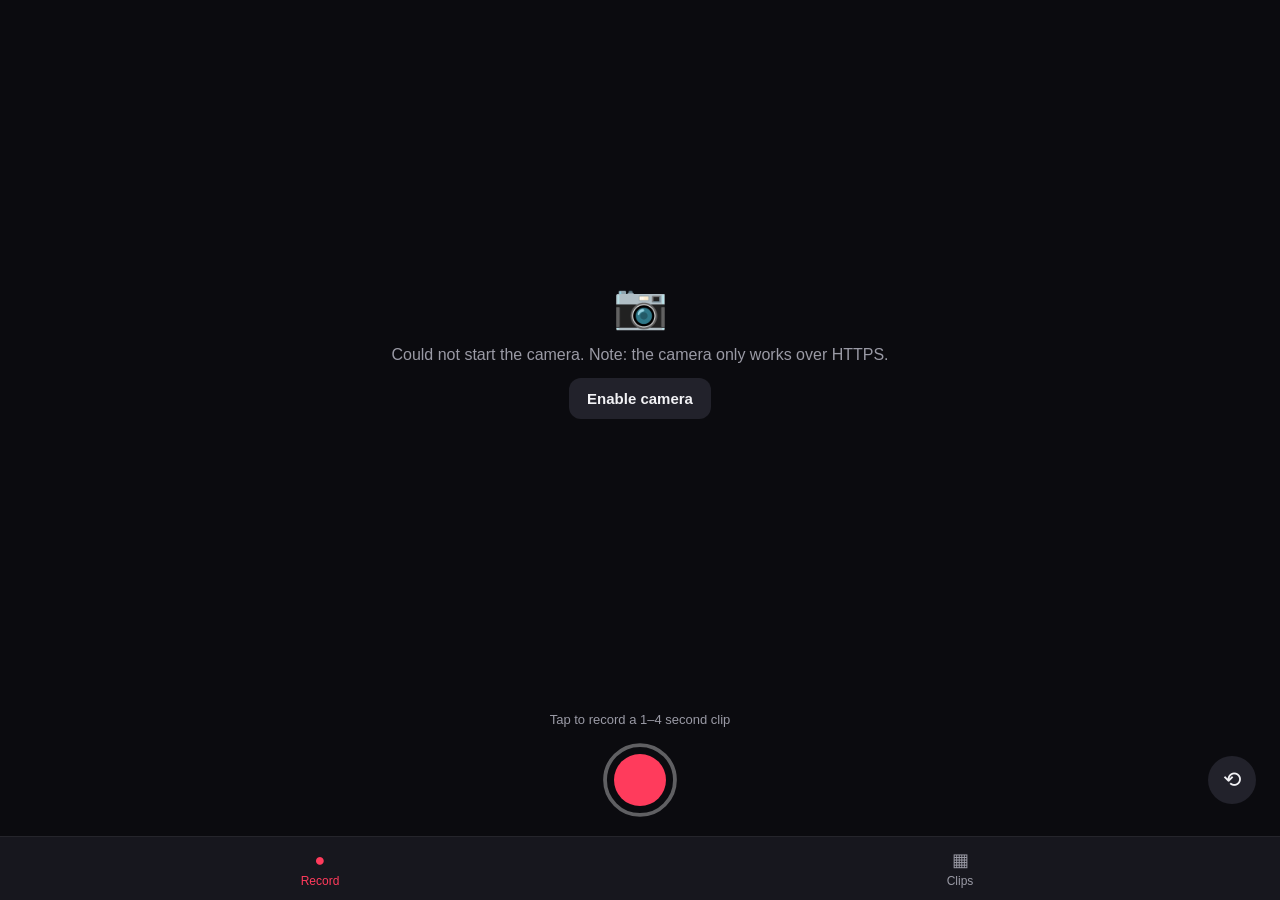
==== index.html @ 5b8deb79 "Add mobile vlogging PWA: 1-4s timestamped clips with stitching - Record screen: tap to record, 1s mi" ====
<!DOCTYPE html>
<html lang="en">
<head>
  <meta charset="UTF-8">
  <meta name="viewport" content="width=device-width, initial-scale=1.0, maximum-scale=1.0, user-scalable=no, viewport-fit=cover">
  <meta name="theme-color" content="#0b0b0f">
  <meta name="apple-mobile-web-app-capable" content="yes">
  <meta name="apple-mobile-web-app-status-bar-style" content="black-translucent">
  <meta name="apple-mobile-web-app-title" content="Vlog">
  <title>Vlog</title>
  <link rel="manifest" href="./manifest.webmanifest">
  <link rel="apple-touch-icon" href="./icons/icon-192.png">
  <link rel="icon" type="image/png" href="./icons/icon-192.png">
  <link rel="stylesheet" href="./css/style.css">
</head>
<body>

  <!-- ============ RECORD SCREEN ============ -->
  <section id="screen-record" class="screen active">
    <div class="camera-wrap">
      <video id="preview" autoplay playsinline muted></video>
      <div id="live-timestamp" class="live-timestamp">--:--</div>
      <div id="camera-error" class="camera-error hidden">
        <p>📷</p>
        <p id="camera-error-msg">Camera access is needed to record clips.</p>
        <button id="btn-retry-camera" class="btn">Enable camera</button>
      </div>
      <div id="rec-indicator" class="rec-indicator hidden"><span class="rec-dot"></span><span id="rec-time">0.0s</span></div>
    </div>

    <div class="record-controls">
      <div class="controls-hint" id="record-hint">Tap to record a 1–4 second clip</div>
      <div class="controls-row">
        <div class="control-side"></div>
        <button id="btn-record" class="record-btn" aria-label="Record">
          <svg class="progress-ring" viewBox="0 0 100 100">
            <circle class="progress-ring-track" cx="50" cy="50" r="46"/>
            <circle id="progress-ring-fill" class="progress-ring-fill" cx="50" cy="50" r="46"/>
          </svg>
          <span id="record-btn-core" class="record-btn-core"></span>
        </button>
        <div class="control-side">
          <button id="btn-flip" class="icon-btn" aria-label="Flip camera">⟲</button>
        </div>
      </div>
    </div>
  </section>

  <!-- ============ CLIPS SCREEN ============ -->
  <section id="screen-clips" class="screen">
    <header class="clips-header">
      <h1>My clips</h1>
      <span id="clip-count" class="clip-count"></span>
    </header>

    <div id="clip-grid" class="clip-grid"></div>

    <div id="clips-empty" class="clips-empty hidden">
      <p>🎬</p>
      <p>No clips yet.<br>Record your first 1–4 second moment!</p>
    </div>

    <div class="stitch-bar">
      <button id="btn-stitch" class="btn btn-primary" disabled>✨ Stitch all into one video</button>
    </div>
  </section>

  <!-- ============ BOTTOM NAV ============ -->
  <nav class="bottom-nav">
    <button data-screen="screen-record" class="nav-btn active"><span class="nav-icon">●</span>Record</button>
    <button data-screen="screen-clips" class="nav-btn"><span class="nav-icon">▦</span>Clips</button>
  </nav>

  <!-- ============ PLAYER MODAL ============ -->
  <div id="player-modal" class="modal hidden">
    <div class="modal-body">
      <video id="player-video" playsinline controls></video>
      <div class="modal-actions">
        <button id="btn-delete-clip" class="btn btn-danger">Delete</button>
        <button id="btn-close-player" class="btn">Close</button>
      </div>
    </div>
  </div>

  <!-- ============ STITCH MODAL ============ -->
  <div id="stitch-modal" class="modal hidden">
    <div class="modal-body">
      <div id="stitch-progress-wrap">
        <h2>Stitching your vlog…</h2>
        <p class="stitch-note">Keep this screen open — your clips are being combined.</p>
        <div class="progress-bar"><div id="stitch-progress" class="progress-bar-fill"></div></div>
        <p id="stitch-status" class="stitch-status">Preparing…</p>
        <button id="btn-cancel-stitch" class="btn">Cancel</button>
      </div>
      <div id="stitch-result-wrap" class="hidden">
        <h2>Your vlog is ready! 🎉</h2>
        <video id="stitch-video" playsinline controls></video>
        <div class="modal-actions">
          <button id="btn-share-stitch" class="btn btn-primary">Share</button>
          <a id="btn-download-stitch" class="btn" download>Save</a>
          <button id="btn-close-stitch" class="btn">Close</button>
        </div>
      </div>
    </div>
  </div>

  <div id="toast" class="toast hidden"></div>

  <script type="module" src="./js/app.js"></script>
</body>
</html>
---- css/style.css ----
:root {
  --bg: #0b0b0f;
  --surface: #17171e;
  --surface-2: #22222b;
  --text: #f2f2f5;
  --text-dim: #9a9aa5;
  --accent: #ff3b5c;
  --accent-soft: rgba(255, 59, 92, 0.15);
  --nav-height: 64px;
  --safe-bottom: env(safe-area-inset-bottom, 0px);
  --safe-top: env(safe-area-inset-top, 0px);
}

* { margin: 0; padding: 0; box-sizing: border-box; -webkit-tap-highlight-color: transparent; }

html, body {
  height: 100%;
  overflow: hidden;
  background: var(--bg);
  color: var(--text);
  font-family: -apple-system, BlinkMacSystemFont, "Segoe UI", Roboto, Helvetica, Arial, sans-serif;
  overscroll-behavior: none;
}

.hidden { display: none !important; }

/* ============ Screens ============ */
.screen {
  position: fixed;
  inset: 0;
  bottom: calc(var(--nav-height) + var(--safe-bottom));
  display: none;
  flex-direction: column;
}
.screen.active { display: flex; }

/* ============ Record screen ============ */
.camera-wrap {
  position: relative;
  flex: 1;
  overflow: hidden;
  background: #000;
}

#preview {
  position: absolute;
  inset: 0;
  width: 100%;
  height: 100%;
  object-fit: cover;
}
#preview.mirrored { transform: scaleX(-1); }

.live-timestamp {
  position: absolute;
  top: 50%;
  left: 50%;
  transform: translate(-50%, -50%);
  color: rgba(255, 255, 255, 0.95);
  font-size: 15px;
  font-weight: 500;
  font-variant-numeric: tabular-nums;
  letter-spacing: 0.06em;
  text-shadow: 0 0 8px rgba(0, 0, 0, 0.6);
  pointer-events: none;
  z-index: 2;
}

.camera-error {
  position: absolute;
  inset: 0;
  display: flex;
  flex-direction: column;
  align-items: center;
  justify-content: center;
  gap: 14px;
  padding: 24px;
  text-align: center;
  color: var(--text-dim);
  background: var(--bg);
  z-index: 3;
}
.camera-error p:first-child { font-size: 44px; }

.rec-indicator {
  position: absolute;
  top: calc(14px + var(--safe-top));
  left: 14px;
  display: flex;
  align-items: center;
  gap: 8px;
  padding: 6px 12px;
  border-radius: 999px;
  background: rgba(0, 0, 0, 0.55);
  font-size: 13px;
  font-variant-numeric: tabular-nums;
  z-index: 2;
}
.rec-dot {
  width: 9px;
  height: 9px;
  border-radius: 50%;
  background: var(--accent);
  animation: pulse 1s infinite;
}
@keyframes pulse { 50% { opacity: 0.35; } }

.record-controls {
  padding: 14px 20px 18px;
  background: var(--bg);
}
.controls-hint {
  text-align: center;
  font-size: 13px;
  color: var(--text-dim);
  margin-bottom: 12px;
  min-height: 18px;
}
.controls-row {
  display: flex;
  align-items: center;
  justify-content: space-between;
}
.control-side {
  width: 56px;
  display: flex;
  justify-content: center;
}

.record-btn {
  position: relative;
  width: 76px;
  height: 76px;
  border: none;
  background: transparent;
  cursor: pointer;
}
.progress-ring {
  position: absolute;
  inset: 0;
  width: 100%;
  height: 100%;
  transform: rotate(-90deg);
}
.progress-ring-track {
  fill: none;
  stroke: rgba(255, 255, 255, 0.35);
  stroke-width: 5;
}
.progress-ring-fill {
  fill: none;
  stroke: var(--accent);
  stroke-width: 5;
  stroke-linecap: round;
  stroke-dasharray: 289;
  stroke-dashoffset: 289;
}
.record-btn-core {
  position: absolute;
  inset: 12px;
  border-radius: 50%;
  background: var(--accent);
  transition: border-radius 0.2s, inset 0.2s;
}
.record-btn.recording .record-btn-core {
  inset: 24px;
  border-radius: 6px;
}

.icon-btn {
  width: 48px;
  height: 48px;
  border-radius: 50%;
  border: none;
  background: var(--surface-2);
  color: var(--text);
  font-size: 22px;
  cursor: pointer;
}
.icon-btn:active { background: var(--surface); }

/* ============ Clips screen ============ */
.clips-header {
  display: flex;
  align-items: baseline;
  gap: 10px;
  padding: calc(18px + var(--safe-top)) 18px 12px;
}
.clips-header h1 { font-size: 22px; }
.clip-count { color: var(--text-dim); font-size: 14px; }

.clip-grid {
  flex: 1;
  overflow-y: auto;
  -webkit-overflow-scrolling: touch;
  display: grid;
  grid-template-columns: repeat(3, 1fr);
  gap: 4px;
  padding: 0 4px 12px;
  align-content: start;
}

.clip-tile {
  position: relative;
  aspect-ratio: 3 / 4;
  border: none;
  border-radius: 8px;
  overflow: hidden;
  background: var(--surface);
  cursor: pointer;
  padding: 0;
}
.clip-tile img {
  width: 100%;
  height: 100%;
  object-fit: cover;
  display: block;
}
.clip-tile .clip-meta {
  position: absolute;
  left: 0;
  right: 0;
  bottom: 0;
  padding: 14px 7px 5px;
  display: flex;
  justify-content: space-between;
  font-size: 11px;
  color: #fff;
  background: linear-gradient(transparent, rgba(0, 0, 0, 0.65));
  font-variant-numeric: tabular-nums;
}

.clips-empty {
  flex: 1;
  display: flex;
  flex-direction: column;
  align-items: center;
  justify-content: center;
  gap: 10px;
  text-align: center;
  color: var(--text-dim);
  line-height: 1.5;
}
.clips-empty p:first-child { font-size: 44px; }

.stitch-bar {
  padding: 12px 18px 14px;
  background: var(--bg);
}

/* ============ Bottom nav ============ */
.bottom-nav {
  position: fixed;
  left: 0;
  right: 0;
  bottom: 0;
  height: calc(var(--nav-height) + var(--safe-bottom));
  padding-bottom: var(--safe-bottom);
  display: flex;
  background: var(--surface);
  border-top: 1px solid rgba(255, 255, 255, 0.06);
  z-index: 10;
}
.nav-btn {
  flex: 1;
  border: none;
  background: transparent;
  color: var(--text-dim);
  font-size: 12px;
  display: flex;
  flex-direction: column;
  align-items: center;
  justify-content: center;
  gap: 3px;
  cursor: pointer;
}
.nav-btn .nav-icon { font-size: 18px; }
.nav-btn.active { color: var(--accent); }

/* ============ Buttons ============ */
.btn {
  display: inline-flex;
  align-items: center;
  justify-content: center;
  padding: 12px 18px;
  border: none;
  border-radius: 12px;
  background: var(--surface-2);
  color: var(--text);
  font-size: 15px;
  font-weight: 600;
  cursor: pointer;
  text-decoration: none;
}
.btn:disabled { opacity: 0.4; cursor: default; }
.btn-primary { background: var(--accent); color: #fff; width: 100%; }
.btn-danger { background: #3a1520; color: #ff8095; }

/* ============ Modals ============ */
.modal {
  position: fixed;
  inset: 0;
  background: rgba(0, 0, 0, 0.82);
  display: flex;
  align-items: center;
  justify-content: center;
  padding: 18px;
  z-index: 100;
}
.modal-body {
  width: 100%;
  max-width: 460px;
  max-height: 92vh;
  overflow-y: auto;
  background: var(--surface);
  border-radius: 18px;
  padding: 18px;
  display: flex;
  flex-direction: column;
  gap: 14px;
}
.modal-body h2 { font-size: 18px; }
.modal-body video {
  width: 100%;
  max-height: 55vh;
  border-radius: 12px;
  background: #000;
}
.modal-actions {
  display: flex;
  gap: 10px;
}
.modal-actions .btn { flex: 1; }

#stitch-progress-wrap {
  display: flex;
  flex-direction: column;
  gap: 14px;
}
.stitch-note { color: var(--text-dim); font-size: 13px; }
.progress-bar {
  height: 8px;
  border-radius: 999px;
  background: var(--surface-2);
  overflow: hidden;
}
.progress-bar-fill {
  height: 100%;
  width: 0%;
  border-radius: 999px;
  background: var(--accent);
  transition: width 0.25s linear;
}
.stitch-status { color: var(--text-dim); font-size: 13px; font-variant-numeric: tabular-nums; }
#stitch-result-wrap { display: flex; flex-direction: column; gap: 14px; }

/* ============ Toast ============ */
.toast {
  position: fixed;
  bottom: calc(var(--nav-height) + var(--safe-bottom) + 16px);
  left: 50%;
  transform: translateX(-50%);
  padding: 10px 18px;
  border-radius: 999px;
  background: var(--surface-2);
  color: var(--text);
  font-size: 14px;
  z-index: 200;
  white-space: nowrap;
  box-shadow: 0 4px 18px rgba(0, 0, 0, 0.4);
}
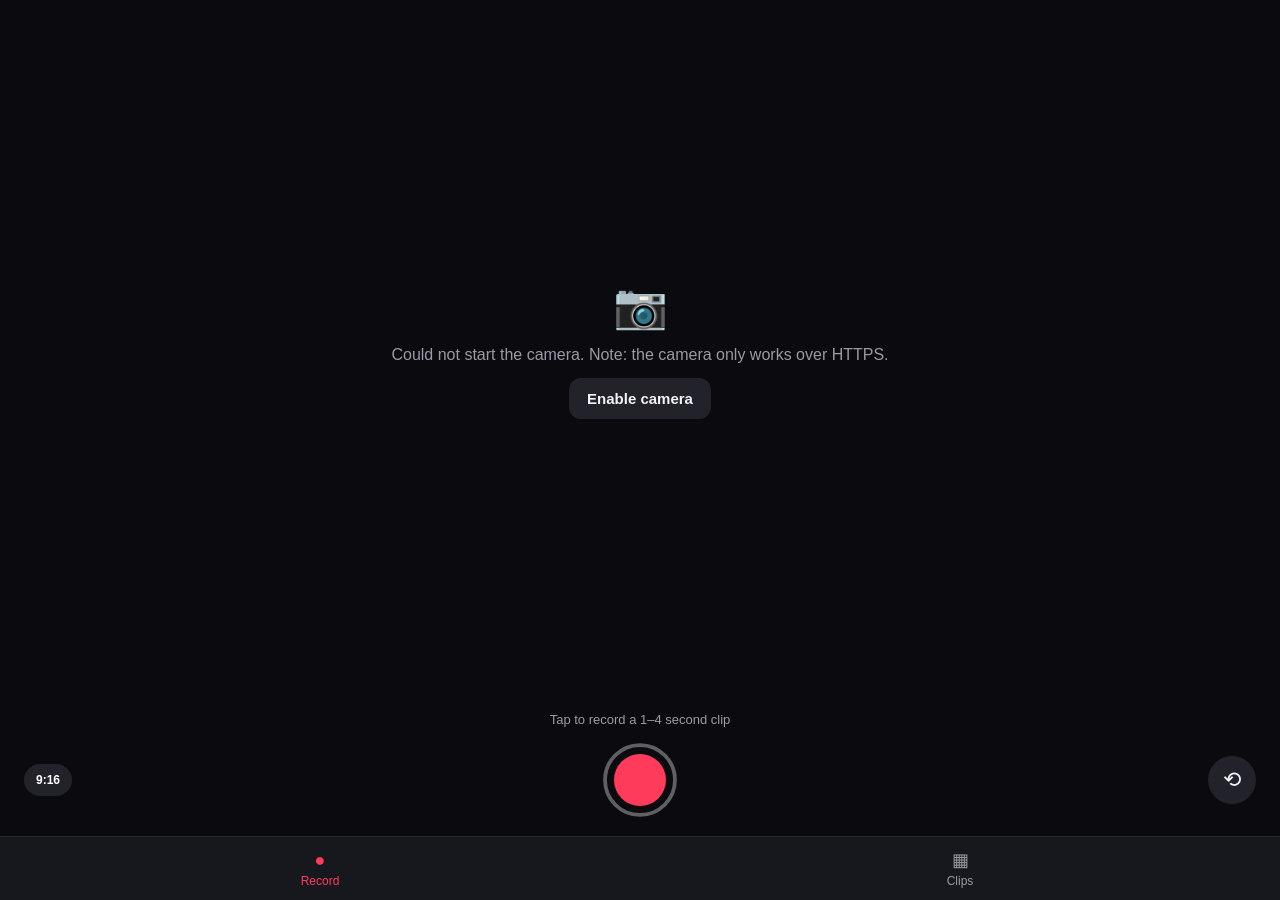
==== commit 17af4fdb: "Add camera zoom and vertical/horizontal recording modes - Zoom: pinch-to-zoom on the preview plus +/" ====
--- a/index.html
+++ b/index.html
@@ -17,21 +17,31 @@
 
   <!-- ============ RECORD SCREEN ============ -->
   <section id="screen-record" class="screen active">
-    <div class="camera-wrap">
-      <video id="preview" autoplay playsinline muted></video>
-      <div id="live-timestamp" class="live-timestamp">--:--</div>
+    <div id="camera-wrap" class="camera-wrap mode-vertical">
+      <div id="preview-box">
+        <video id="preview" autoplay playsinline muted></video>
+        <div id="live-timestamp" class="live-timestamp">--:--</div>
+      </div>
       <div id="camera-error" class="camera-error hidden">
         <p>📷</p>
         <p id="camera-error-msg">Camera access is needed to record clips.</p>
         <button id="btn-retry-camera" class="btn">Enable camera</button>
       </div>
       <div id="rec-indicator" class="rec-indicator hidden"><span class="rec-dot"></span><span id="rec-time">0.0s</span></div>
+      <button id="btn-rot-dir" class="chip-btn rot-dir-btn hidden">⤾ Flip 180°</button>
+      <div class="zoom-controls">
+        <button id="btn-zoom-out" aria-label="Zoom out">−</button>
+        <span id="zoom-label">1.0×</span>
+        <button id="btn-zoom-in" aria-label="Zoom in">+</button>
+      </div>
     </div>
 
     <div class="record-controls">
       <div class="controls-hint" id="record-hint">Tap to record a 1–4 second clip</div>
       <div class="controls-row">
-        <div class="control-side"></div>
+        <div class="control-side">
+          <button id="btn-mode" class="chip-btn" aria-label="Video orientation">9:16</button>
+        </div>
         <button id="btn-record" class="record-btn" aria-label="Record">
           <svg class="progress-ring" viewBox="0 0 100 100">
             <circle class="progress-ring-track" cx="50" cy="50" r="46"/>
--- a/css/style.css
+++ b/css/style.css
@@ -42,6 +42,24 @@
   background: #000;
 }
 
+#preview-box {
+  position: absolute;
+  inset: 0;
+  overflow: hidden;
+  background: #000;
+  touch-action: none; /* lets pinch-to-zoom reach the app instead of the browser */
+}
+/* Horizontal (16:9) framing while the phone is upright: letterboxed strip. */
+.camera-wrap.mode-horizontal #preview-box {
+  left: 0;
+  right: 0;
+  top: 50%;
+  bottom: auto;
+  height: auto;
+  aspect-ratio: 16 / 9;
+  transform: translateY(-50%);
+}
+
 #preview {
   position: absolute;
   inset: 0;
@@ -49,7 +67,6 @@
   height: 100%;
   object-fit: cover;
 }
-#preview.mirrored { transform: scaleX(-1); }
 
 .live-timestamp {
   position: absolute;
@@ -96,6 +113,58 @@
   font-variant-numeric: tabular-nums;
   z-index: 2;
 }
+.chip-btn {
+  padding: 9px 12px;
+  border: none;
+  border-radius: 999px;
+  background: rgba(0, 0, 0, 0.55);
+  color: #fff;
+  font-size: 12px;
+  font-weight: 600;
+  cursor: pointer;
+  white-space: nowrap;
+}
+.record-controls .chip-btn { background: var(--surface-2); }
+
+.rot-dir-btn {
+  position: absolute;
+  top: calc(14px + var(--safe-top));
+  right: 14px;
+  z-index: 2;
+}
+
+.zoom-controls {
+  position: absolute;
+  bottom: 14px;
+  left: 50%;
+  transform: translateX(-50%);
+  display: flex;
+  align-items: center;
+  gap: 4px;
+  padding: 4px;
+  border-radius: 999px;
+  background: rgba(0, 0, 0, 0.45);
+  z-index: 2;
+}
+.zoom-controls button {
+  width: 34px;
+  height: 34px;
+  border: none;
+  border-radius: 50%;
+  background: rgba(255, 255, 255, 0.14);
+  color: #fff;
+  font-size: 19px;
+  line-height: 1;
+  cursor: pointer;
+}
+#zoom-label {
+  min-width: 46px;
+  text-align: center;
+  font-size: 13px;
+  color: #fff;
+  font-variant-numeric: tabular-nums;
+}
+
 .rec-dot {
   width: 9px;
   height: 9px;
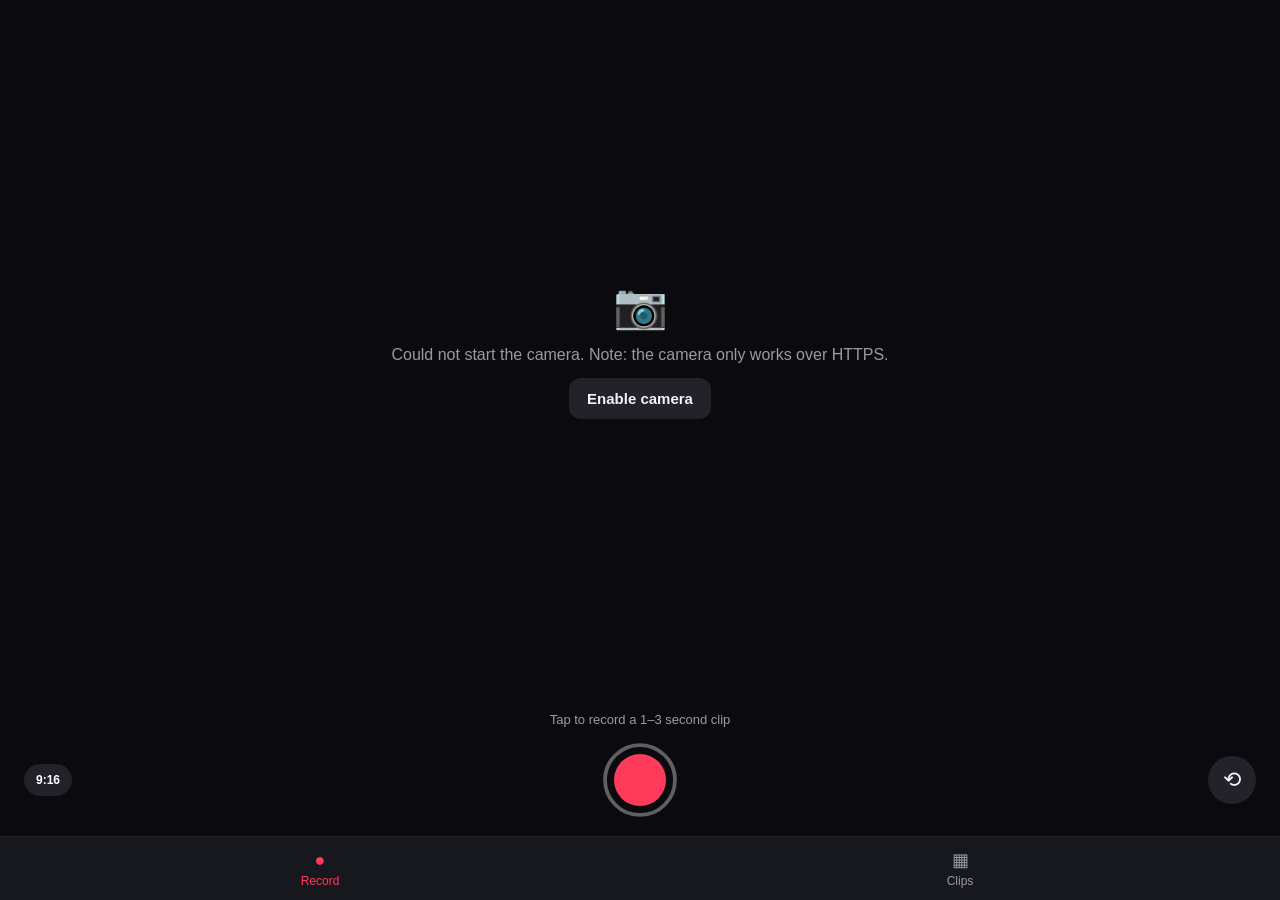
==== commit 4263c0be: "Add clip selection for stitching/deleting; shorten clips to 1-3s - Select mode on the Clips screen: " ====
--- a/index.html
+++ b/index.html
@@ -37,7 +37,7 @@
     </div>
 
     <div class="record-controls">
-      <div class="controls-hint" id="record-hint">Tap to record a 1–4 second clip</div>
+      <div class="controls-hint" id="record-hint">Tap to record a 1–3 second clip</div>
       <div class="controls-row">
         <div class="control-side">
           <button id="btn-mode" class="chip-btn" aria-label="Video orientation">9:16</button>
@@ -61,16 +61,20 @@
     <header class="clips-header">
       <h1>My clips</h1>
       <span id="clip-count" class="clip-count"></span>
+      <div class="header-spacer"></div>
+      <button id="btn-select-all" class="chip-btn hidden">Select all</button>
+      <button id="btn-select" class="chip-btn hidden">Select</button>
     </header>
 
     <div id="clip-grid" class="clip-grid"></div>
 
     <div id="clips-empty" class="clips-empty hidden">
       <p>🎬</p>
-      <p>No clips yet.<br>Record your first 1–4 second moment!</p>
+      <p>No clips yet.<br>Record your first 1–3 second moment!</p>
     </div>
 
     <div class="stitch-bar">
+      <button id="btn-delete-selected" class="btn btn-danger hidden">Delete</button>
       <button id="btn-stitch" class="btn btn-primary" disabled>✨ Stitch all into one video</button>
     </div>
   </section>
--- a/css/style.css
+++ b/css/style.css
@@ -257,6 +257,8 @@
 }
 .clips-header h1 { font-size: 22px; }
 .clip-count { color: var(--text-dim); font-size: 14px; }
+.header-spacer { flex: 1; }
+.clips-header .chip-btn { align-self: center; margin-left: 8px; }
 
 .clip-grid {
   flex: 1;
@@ -299,6 +301,31 @@
   font-variant-numeric: tabular-nums;
 }
 
+.clip-tile.selected {
+  outline: 3px solid var(--accent);
+  outline-offset: -3px;
+}
+.sel-badge {
+  position: absolute;
+  top: 6px;
+  right: 6px;
+  width: 22px;
+  height: 22px;
+  border-radius: 50%;
+  border: 2px solid rgba(255, 255, 255, 0.85);
+  background: rgba(0, 0, 0, 0.35);
+  color: #fff;
+  font-size: 13px;
+  line-height: 1;
+  display: flex;
+  align-items: center;
+  justify-content: center;
+}
+.clip-tile.selected .sel-badge {
+  background: var(--accent);
+  border-color: var(--accent);
+}
+
 .clips-empty {
   flex: 1;
   display: flex;
@@ -313,9 +340,13 @@
 .clips-empty p:first-child { font-size: 44px; }
 
 .stitch-bar {
+  display: flex;
+  gap: 10px;
   padding: 12px 18px 14px;
   background: var(--bg);
 }
+#btn-stitch { flex: 1; width: auto; }
+#btn-delete-selected { flex: 0 0 auto; }
 
 /* ============ Bottom nav ============ */
 .bottom-nav {
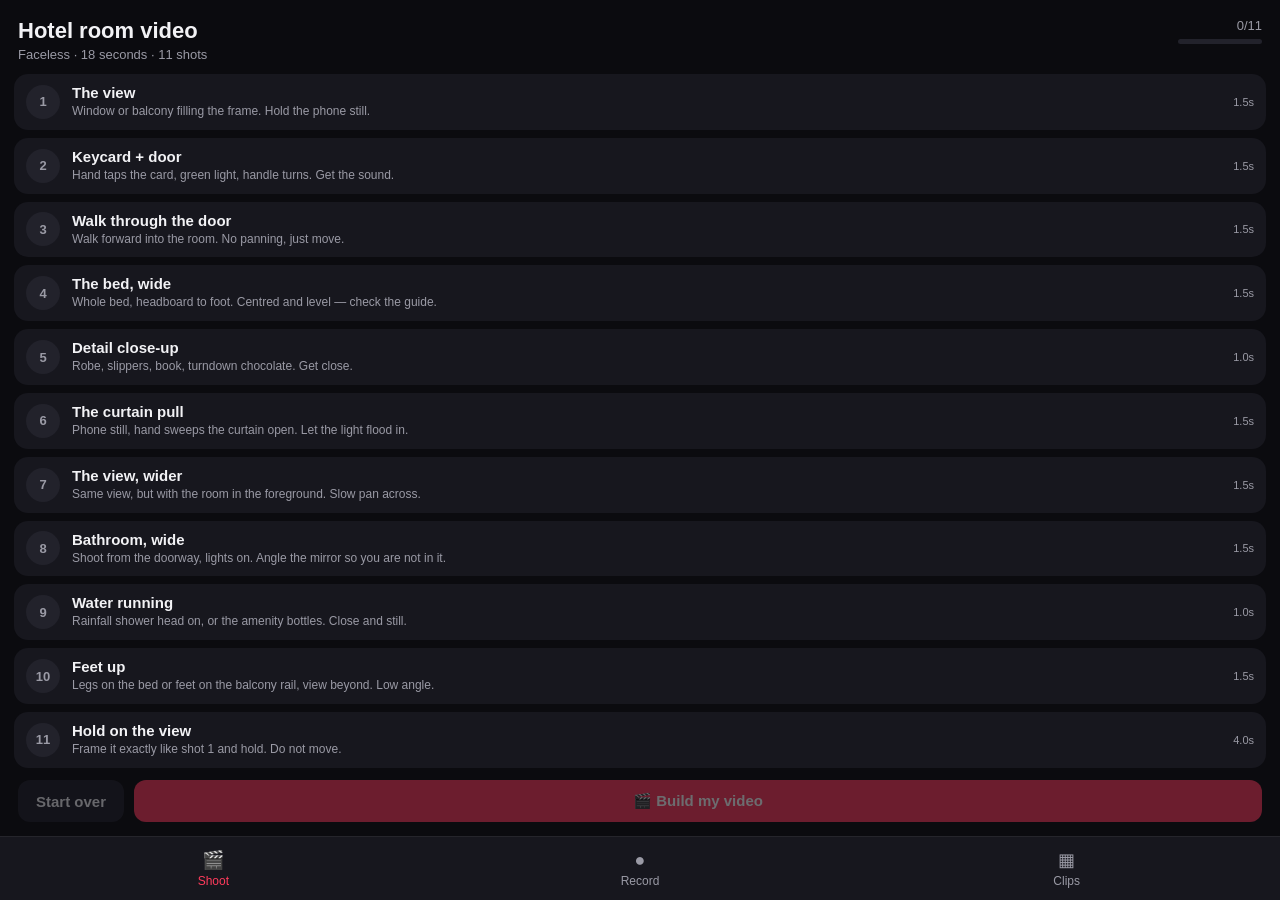
==== commit cdc968f9: "Add guided Shoot mode: shot-list recipes, auto-trim, hook and music The app could already record and" ====
--- a/index.html
+++ b/index.html
@@ -15,12 +15,42 @@
 </head>
 <body>
 
+  <!-- ============ SHOOT SCREEN (guided shot list) ============ -->
+  <section id="screen-shoot" class="screen active">
+    <header class="shoot-header">
+      <div>
+        <h1 id="recipe-title">Hotel room video</h1>
+        <p id="recipe-subtitle" class="recipe-subtitle"></p>
+      </div>
+      <div class="shoot-progress">
+        <span id="shoot-count">0/11</span>
+        <div class="progress-bar slim"><div id="shoot-progress-fill" class="progress-bar-fill"></div></div>
+      </div>
+    </header>
+
+    <div id="shot-list" class="shot-list"></div>
+
+    <div class="stitch-bar">
+      <button id="btn-reset-shoot" class="btn">Start over</button>
+      <button id="btn-build" class="btn btn-primary" disabled>🎬 Build my video</button>
+    </div>
+  </section>
+
   <!-- ============ RECORD SCREEN ============ -->
-  <section id="screen-record" class="screen active">
+  <section id="screen-record" class="screen">
     <div id="camera-wrap" class="camera-wrap mode-vertical">
       <div id="preview-box">
         <video id="preview" autoplay playsinline muted></video>
         <div id="live-timestamp" class="live-timestamp">--:--</div>
+        <div id="shot-guide" class="shot-guide hidden"></div>
+      </div>
+
+      <div id="shot-banner" class="shot-banner hidden">
+        <button id="btn-exit-guide" class="shot-banner-close" aria-label="Leave guided shoot">✕</button>
+        <span id="shot-step" class="shot-step"></span>
+        <h2 id="shot-title"></h2>
+        <p id="shot-direction"></p>
+        <p id="shot-why" class="shot-why"></p>
       </div>
       <div id="camera-error" class="camera-error hidden">
         <p>📷</p>
@@ -62,6 +92,7 @@
       <h1>My clips</h1>
       <span id="clip-count" class="clip-count"></span>
       <div class="header-spacer"></div>
+      <button id="btn-pro" class="chip-btn chip-pro hidden">✨ Go Pro</button>
       <button id="btn-select-all" class="chip-btn hidden">Select all</button>
       <button id="btn-select" class="chip-btn hidden">Select</button>
     </header>
@@ -81,18 +112,43 @@
 
   <!-- ============ BOTTOM NAV ============ -->
   <nav class="bottom-nav">
-    <button data-screen="screen-record" class="nav-btn active"><span class="nav-icon">●</span>Record</button>
+    <button data-screen="screen-shoot" class="nav-btn active"><span class="nav-icon">🎬</span>Shoot</button>
+    <button data-screen="screen-record" class="nav-btn"><span class="nav-icon">●</span>Record</button>
     <button data-screen="screen-clips" class="nav-btn"><span class="nav-icon">▦</span>Clips</button>
   </nav>
 
-  <!-- ============ PLAYER MODAL ============ -->
-  <div id="player-modal" class="modal hidden">
+  <!-- ============ BUILD MODAL (hook + music) ============ -->
+  <div id="build-modal" class="modal hidden">
     <div class="modal-body">
-      <video id="player-video" playsinline controls></video>
+      <h2>Two last things</h2>
+
+      <label class="field-label" for="hook-input">Hook — burned onto the opening</label>
+      <input id="hook-input" class="field-input" type="text" maxlength="60" autocomplete="off">
+      <p id="hook-help" class="field-help"></p>
+
+      <label class="field-label" for="music-input">Music (optional)</label>
+      <input id="music-input" class="field-input" type="file" accept="audio/*">
+      <p id="music-name" class="field-help">Sits under your clip audio, and ducks under the keycard and the curtain pull.</p>
+
+      <div id="music-level-row" class="field-row hidden">
+        <label class="field-label" for="music-level">Music level</label>
+        <input id="music-level" type="range" min="10" max="60" value="28">
+        <span id="music-level-value">28%</span>
+      </div>
+
       <div class="modal-actions">
-        <button id="btn-delete-clip" class="btn btn-danger">Delete</button>
-        <button id="btn-close-player" class="btn">Close</button>
+        <button id="btn-build-go" class="btn btn-primary">Build it</button>
+        <button id="btn-close-build" class="btn">Cancel</button>
       </div>
+    </div>
+  </div>
+
+  <!-- ============ PLAYER (full screen) ============ -->
+  <div id="player-modal" class="player-modal hidden">
+    <video id="player-video" playsinline loop></video>
+    <div class="player-actions">
+      <button id="btn-delete-clip" class="btn btn-danger">Delete</button>
+      <button id="btn-close-player" class="btn btn-glass">Close</button>
     </div>
   </div>
 
@@ -118,6 +174,22 @@
     </div>
   </div>
 
+  <!-- ============ UPGRADE MODAL ============ -->
+  <div id="upgrade-modal" class="modal hidden">
+    <div class="modal-body">
+      <h2>✨ Go Pro</h2>
+      <p id="upgrade-lead" class="upgrade-lead"></p>
+      <ul class="pro-perks">
+        <li>🎞️ Stitch unlimited clips into one video</li>
+        <li>💧 No watermark on stitched videos</li>
+        <li>❤️ Support development</li>
+      </ul>
+      <button id="btn-buy-pro" class="btn btn-primary">Unlock Pro — $7.99</button>
+      <p class="upgrade-note">Demo build: payments aren't connected yet, so this unlocks Pro on this device for free.</p>
+      <button id="btn-close-upgrade" class="btn">Not now</button>
+    </div>
+  </div>
+
   <div id="toast" class="toast hidden"></div>
 
   <script type="module" src="./js/app.js"></script>
--- a/css/style.css
+++ b/css/style.css
@@ -348,6 +348,165 @@
 #btn-stitch { flex: 1; width: auto; }
 #btn-delete-selected { flex: 0 0 auto; }
 
+/* ============ Shoot screen (guided shot list) ============ */
+.shoot-header {
+  display: flex;
+  align-items: flex-start;
+  gap: 12px;
+  padding: calc(18px + var(--safe-top)) 18px 12px;
+}
+.shoot-header h1 { font-size: 22px; }
+.recipe-subtitle { color: var(--text-dim); font-size: 13px; margin-top: 3px; }
+.shoot-progress {
+  margin-left: auto;
+  flex: 0 0 84px;
+  text-align: right;
+  font-size: 13px;
+  color: var(--text-dim);
+  font-variant-numeric: tabular-nums;
+}
+.progress-bar.slim { height: 5px; margin-top: 6px; }
+
+.shot-list {
+  flex: 1;
+  overflow-y: auto;
+  -webkit-overflow-scrolling: touch;
+  display: flex;
+  flex-direction: column;
+  gap: 8px;
+  padding: 0 14px 12px;
+}
+
+.shot-card {
+  display: flex;
+  align-items: center;
+  gap: 12px;
+  width: 100%;
+  padding: 10px 12px;
+  border: none;
+  border-radius: 14px;
+  background: var(--surface);
+  color: var(--text);
+  text-align: left;
+  cursor: pointer;
+}
+.shot-card:active { background: var(--surface-2); }
+.shot-card.done { background: var(--accent-soft); }
+
+.shot-index {
+  flex: 0 0 34px;
+  height: 34px;
+  border-radius: 50%;
+  background: var(--surface-2);
+  display: flex;
+  align-items: center;
+  justify-content: center;
+  font-size: 13px;
+  font-weight: 700;
+  color: var(--text-dim);
+}
+.shot-card.done .shot-index { background: var(--accent); color: #fff; }
+
+.shot-card-text { flex: 1; min-width: 0; }
+.shot-card-text strong { display: block; font-size: 15px; }
+.shot-card-text span {
+  display: block;
+  font-size: 12px;
+  color: var(--text-dim);
+  line-height: 1.4;
+  margin-top: 2px;
+}
+.shot-len {
+  flex: 0 0 auto;
+  font-size: 11px;
+  color: var(--text-dim);
+  font-variant-numeric: tabular-nums;
+}
+.shot-thumb {
+  flex: 0 0 40px;
+  width: 40px;
+  height: 54px;
+  border-radius: 8px;
+  object-fit: cover;
+  background: #000;
+}
+#btn-build { flex: 1; width: auto; }
+
+/* ============ Guided shoot overlay (on the camera) ============ */
+.shot-banner {
+  position: absolute;
+  top: calc(52px + var(--safe-top));
+  left: 12px;
+  right: 12px;
+  padding: 12px 40px 12px 14px;
+  border-radius: 14px;
+  background: rgba(0, 0, 0, 0.62);
+  backdrop-filter: blur(8px);
+  z-index: 4;
+  pointer-events: auto;
+}
+.shot-banner h2 { font-size: 17px; margin-top: 2px; }
+.shot-banner p { font-size: 13px; line-height: 1.4; margin-top: 4px; }
+.shot-step {
+  font-size: 11px;
+  font-weight: 700;
+  letter-spacing: 0.08em;
+  text-transform: uppercase;
+  color: var(--accent);
+}
+.shot-why { color: var(--text-dim); font-size: 12px !important; }
+.shot-banner-close {
+  position: absolute;
+  top: 8px;
+  right: 8px;
+  width: 28px;
+  height: 28px;
+  border: none;
+  border-radius: 50%;
+  background: rgba(255, 255, 255, 0.16);
+  color: #fff;
+  font-size: 14px;
+  cursor: pointer;
+}
+
+/* Framing guides: thirds for composition, centre cross for "must be level". */
+.shot-guide {
+  position: absolute;
+  inset: 0;
+  z-index: 2;
+  pointer-events: none;
+}
+.shot-guide::before,
+.shot-guide::after {
+  content: '';
+  position: absolute;
+  background: rgba(255, 255, 255, 0.28);
+}
+.shot-guide.thirds::before {
+  inset: 33.33% 0;
+  background: none;
+  border-top: 1px solid rgba(255, 255, 255, 0.28);
+  border-bottom: 1px solid rgba(255, 255, 255, 0.28);
+}
+.shot-guide.thirds::after {
+  inset: 0 33.33%;
+  background: none;
+  border-left: 1px solid rgba(255, 255, 255, 0.28);
+  border-right: 1px solid rgba(255, 255, 255, 0.28);
+}
+.shot-guide.center::before {
+  left: 10%;
+  right: 10%;
+  top: 50%;
+  height: 1px;
+}
+.shot-guide.center::after {
+  top: 25%;
+  bottom: 25%;
+  left: 50%;
+  width: 1px;
+}
+
 /* ============ Bottom nav ============ */
 .bottom-nav {
   position: fixed;
@@ -396,6 +555,40 @@
 .btn-primary { background: var(--accent); color: #fff; width: 100%; }
 .btn-danger { background: #3a1520; color: #ff8095; }
 
+/* ============ Full-screen player ============ */
+.player-modal {
+  position: fixed;
+  inset: 0;
+  background: #000;
+  z-index: 100;
+}
+.player-modal video {
+  position: absolute;
+  inset: 0;
+  width: 100%;
+  height: 100%;
+  object-fit: contain; /* horizontal video: black bars top & bottom */
+}
+.player-modal video.cover {
+  object-fit: cover; /* vertical video: fill the whole screen */
+}
+.player-actions {
+  position: absolute;
+  left: 0;
+  right: 0;
+  bottom: calc(24px + var(--safe-bottom));
+  display: flex;
+  justify-content: center;
+  gap: 12px;
+  z-index: 2;
+}
+.btn-glass {
+  background: rgba(255, 255, 255, 0.16);
+  color: #fff;
+  backdrop-filter: blur(6px);
+}
+.player-modal .btn-danger { background: rgba(58, 21, 32, 0.85); }
+
 /* ============ Modals ============ */
 .modal {
   position: fixed;
@@ -421,8 +614,11 @@
 }
 .modal-body h2 { font-size: 18px; }
 .modal-body video {
-  width: 100%;
+  display: block;
+  width: auto;
+  max-width: 100%;
   max-height: 55vh;
+  margin: 0 auto;
   border-radius: 12px;
   background: #000;
 }
@@ -431,6 +627,34 @@
   gap: 10px;
 }
 .modal-actions .btn { flex: 1; }
+
+/* ============ Form fields (build modal) ============ */
+.field-label {
+  display: block;
+  font-size: 13px;
+  font-weight: 600;
+  margin-bottom: -6px;
+}
+.field-input {
+  width: 100%;
+  padding: 12px 14px;
+  border: 1px solid rgba(255, 255, 255, 0.12);
+  border-radius: 12px;
+  background: var(--surface-2);
+  color: var(--text);
+  font-size: 15px;
+  font-family: inherit;
+}
+.field-input:focus { outline: 2px solid var(--accent); outline-offset: -1px; }
+.field-help { font-size: 12px; color: var(--text-dim); line-height: 1.4; margin-top: -6px; }
+.field-row {
+  display: flex;
+  align-items: center;
+  gap: 10px;
+}
+.field-row .field-label { margin-bottom: 0; white-space: nowrap; }
+.field-row input[type='range'] { flex: 1; accent-color: var(--accent); }
+.field-row span { font-size: 13px; color: var(--text-dim); font-variant-numeric: tabular-nums; }
 
 #stitch-progress-wrap {
   display: flex;
@@ -453,6 +677,26 @@
 }
 .stitch-status { color: var(--text-dim); font-size: 13px; font-variant-numeric: tabular-nums; }
 #stitch-result-wrap { display: flex; flex-direction: column; gap: 14px; }
+
+/* ============ Upgrade modal ============ */
+.chip-pro {
+  background: linear-gradient(135deg, #ff3b5c, #ff7a3b);
+  color: #fff;
+}
+.upgrade-lead { font-size: 14px; line-height: 1.45; }
+.pro-perks {
+  list-style: none;
+  display: flex;
+  flex-direction: column;
+  gap: 8px;
+  font-size: 14px;
+}
+.upgrade-note {
+  font-size: 12px;
+  color: var(--text-dim);
+  text-align: center;
+  line-height: 1.4;
+}
 
 /* ============ Toast ============ */
 .toast {
